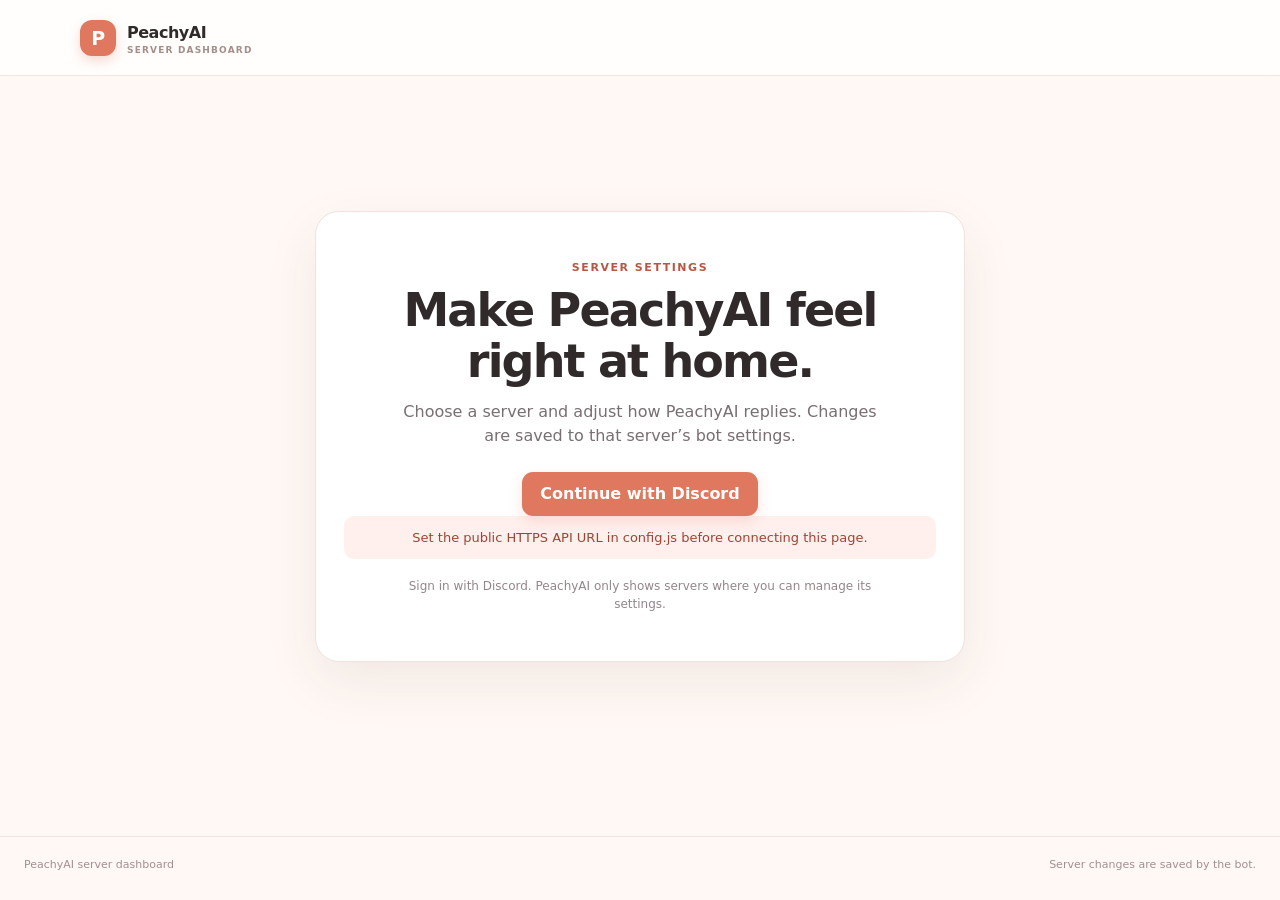
==== dashboard/index.html @ 43f5127f "Add files via upload" ====
<!doctype html>
<html lang="en">
<head>
  <meta charset="utf-8">
  <meta name="viewport" content="width=device-width, initial-scale=1">
  <meta name="theme-color" content="#fff8f4">
  <title>PeachyAI Server Dashboard</title>
  <link rel="stylesheet" href="styles.css">
  <script src="config.js"></script>
  <script src="app.js" defer></script>
</head>
<body>
  <header class="topbar">
    <a class="brand" href="./" aria-label="PeachyAI dashboard home">
      <span class="brand-mark" aria-hidden="true">P</span>
      <span>PeachyAI <small>SERVER DASHBOARD</small></span>
    </a>
    <div class="account-area">
      <span id="account-name" class="account-name"></span>
      <button id="logout-button" class="button button-quiet hidden" type="button">Sign out</button>
    </div>
  </header>

  <main class="shell">
    <section id="welcome-panel" class="welcome-panel">
      <div class="eyebrow">SERVER SETTINGS</div>
      <h1>Make PeachyAI feel right at home.</h1>
      <p>Choose a server and adjust how PeachyAI replies. Changes are saved to that server’s bot settings.</p>
      <a id="login-button" class="button button-primary" href="#">Continue with Discord</a>
      <div id="welcome-notice" class="notice hidden" role="status" aria-live="polite"></div>
      <p class="fine-print">Sign in with Discord. PeachyAI only shows servers where you can manage its settings.</p>
    </section>

    <section id="dashboard-panel" class="hidden">
      <div class="page-heading">
        <div>
          <div class="eyebrow">SERVER CONFIGURATION</div>
          <h1>Settings</h1>
          <p>Changes apply to this server as soon as you save.</p>
        </div>
        <label class="server-picker">
          <span>Server</span>
          <select id="guild-select" aria-label="Choose a Discord server"></select>
        </label>
      </div>

      <div id="notice" class="notice hidden" role="status" aria-live="polite"></div>
      <form id="settings-form">
        <section class="settings-card">
          <div class="card-heading"><div><h2>Reply activity</h2><p>Control when PeachyAI joins the conversation.</p></div></div>
          <label class="switch-row">
            <span><strong>Automatic replies</strong><small>Allow replies in the channel enabled with <code>/enable</code>.</small></span>
            <input id="automatic-replies" type="checkbox"><span class="switch" aria-hidden="true"></span>
          </label>
          <div class="field-grid">
            <label class="field"><span>Check interval</span><select id="response-interval"><option value="default">Random, 3–5 minutes</option><option value="frequent">Random, 1–3 minutes</option><option value="relaxed">Random, 5–10 minutes</option><option value="fixed_5">Every 5 minutes</option></select></label>
            <label class="field"><span>New messages before considering a reply</span><select id="message-threshold"><option value="5">5 messages</option><option value="10">10 messages</option><option value="15">15 messages</option></select></label>
            <label class="field"><span>Reply chance after threshold</span><select id="reply-chance"><option value="0.2">20%</option><option value="0.35">35%</option><option value="0.5">50%</option></select></label>
            <label class="field"><span>Usual reply length</span><select id="response-length"><option value="short">Short</option><option value="medium">Balanced</option><option value="detailed">Detailed</option></select></label>
          </div>
        </section>

        <section class="settings-card">
          <div class="card-heading"><div><h2>Saved memories</h2><p>Automatic memory creation can be switched off independently from replies.</p></div></div>
          <label class="switch-row">
            <span><strong>Automatic memory creation</strong><small>When off, direct “remember this” requests can still be used.</small></span>
            <input id="automatic-memory" type="checkbox"><span class="switch" aria-hidden="true"></span>
          </label>
          <label class="field narrow"><span>Eligible messages before checking for memories</span><select id="memory-batch-size"><option value="10">10 messages</option><option value="20">20 messages</option><option value="30">30 messages</option></select></label>
        </section>

        <section class="settings-card">
          <div class="card-heading"><div><h2>Personality</h2><p>Set the general style and choose which behaviors are enabled.</p></div></div>
          <div class="field-grid">
            <label class="field"><span>Style</span><select id="style"><option value="casual">Casual</option><option value="playful">Playful</option><option value="calm">Calm</option></select></label>
            <label class="field"><span>Usual reply tone</span><select id="tone"><option value="natural">Natural</option><option value="lighthearted">Lighthearted</option><option value="relaxed">Relaxed</option></select></label>
          </div>
          <div class="toggle-grid">
            <label class="toggle-option"><input data-personality="humor" type="checkbox"><span>Humor</span></label>
            <label class="toggle-option"><input data-personality="dark_humor" type="checkbox"><span>Dark humor</span></label>
            <label class="toggle-option"><input data-personality="sarcasm" type="checkbox"><span>Sarcasm</span></label>
            <label class="toggle-option"><input data-personality="profanity" type="checkbox"><span>Profanity</span></label>
            <label class="toggle-option"><input data-personality="controversial_topics" type="checkbox"><span>Controversial topics</span></label>
            <label class="toggle-option"><input data-personality="sensitive_topics" type="checkbox"><span>Sensitive topics</span></label>
            <label class="toggle-option"><input data-personality="political_discussion" type="checkbox"><span>Political discussion</span></label>
            <label class="toggle-option"><input data-personality="religious_discussion" type="checkbox"><span>Religious discussion</span></label>
            <label class="toggle-option"><input data-personality="sexual_discussion" type="checkbox"><span>Sexual topics</span></label>
            <label class="toggle-option"><input data-personality="mature_discussion" type="checkbox"><span>Mature topics</span></label>
            <label class="toggle-option"><input data-personality="avoid_unnecessary_refusals" type="checkbox"><span>Avoid unnecessary refusals</span></label>
            <label class="toggle-option"><input data-personality="avoid_moralizing" type="checkbox"><span>Avoid moralizing</span></label>
            <label class="toggle-option"><input data-personality="stay_relevant" type="checkbox"><span>Stay relevant</span></label>
            <label class="toggle-option"><input data-personality="keep_responses_natural" type="checkbox"><span>Keep replies natural</span></label>
          </div>
          <p class="fine-print">These options guide response style and do not override Discord or AI provider safety rules.</p>
        </section>

        <div class="form-actions">
          <button id="reset-button" class="button button-quiet" type="button">Reset all server overrides</button>
          <button id="save-button" class="button button-primary" type="submit">Save settings</button>
        </div>
      </form>
    </section>
    <div id="loading" class="loading hidden" role="status">Loading dashboard…</div>
  </main>

  <footer><span>PeachyAI server dashboard</span><span>Server changes are saved by the bot.</span></footer>
</body>
</html>
---- dashboard/styles.css ----
:root{color-scheme:light;--ink:#302a2b;--muted:#796e70;--line:#eee3e1;--paper:#fff;--wash:#fff8f4;--peach:#df785e;--peach-dark:#b95643;--peach-light:#fff0e9;--green:#42866b;--shadow:0 20px 55px rgba(78,45,38,.08)}
*{box-sizing:border-box}body{margin:0;background:var(--wash);color:var(--ink);font-family:system-ui,-apple-system,'Segoe UI',sans-serif;line-height:1.5}button,select{font:inherit}.topbar{height:76px;border-bottom:1px solid rgba(238,227,225,.85);background:rgba(255,255,255,.76);display:flex;align-items:center;justify-content:space-between;padding:0 max(24px,calc((100vw - 1120px)/2));backdrop-filter:blur(12px)}.brand{display:flex;align-items:center;gap:11px;color:var(--ink);font-weight:800;text-decoration:none;letter-spacing:-.03em}.brand small{display:block;color:#a38e89;font:700 9px system-ui,sans-serif;letter-spacing:.13em}.brand-mark{width:36px;height:36px;border-radius:12px;background:var(--peach);display:grid;place-items:center;color:white;font:800 19px system-ui;box-shadow:0 5px 12px #df785e44}.account-area{display:flex;align-items:center;gap:14px;color:var(--muted);font-size:14px}.shell{max-width:1000px;margin:0 auto;padding:54px 24px 80px;min-height:calc(100vh - 140px)}h1,h2,p{margin-top:0}h1,h2{letter-spacing:-.04em}h1{font-size:clamp(32px,5vw,46px);line-height:1.12;margin:8px 0 12px}h2{font-size:21px;margin-bottom:5px}p{color:var(--muted)}.eyebrow{color:var(--peach-dark);font-size:11px;font-weight:700;letter-spacing:.14em}.welcome-panel{max-width:650px;margin:9vh auto 0;text-align:center;padding:48px 28px;background:var(--paper);border:1px solid var(--line);border-radius:24px;box-shadow:var(--shadow)}.welcome-panel p{max-width:500px;margin:0 auto 24px}.welcome-panel .fine-print{font-size:12px;margin:18px auto 0}.button{border:0;border-radius:11px;display:inline-flex;align-items:center;justify-content:center;min-height:44px;padding:0 18px;font-weight:700;text-decoration:none;cursor:pointer;transition:transform .15s,background .15s}.button:hover{transform:translateY(-1px)}.button:disabled{opacity:.55;cursor:wait;transform:none}.button-primary{background:var(--peach);color:white;box-shadow:0 5px 14px #df785e33}.button-primary:hover{background:var(--peach-dark)}.button-quiet{background:white;border:1px solid var(--line);color:var(--muted)}.button-quiet:hover{border-color:#d7bcb5;color:var(--ink)}.page-heading{display:flex;align-items:flex-end;justify-content:space-between;gap:24px;margin-bottom:27px}.page-heading p{margin-bottom:0}.server-picker,.field{display:grid;gap:7px;color:var(--muted);font-size:12px;font-weight:600}.server-picker select{min-width:240px}.field-grid{display:grid;grid-template-columns:repeat(2,minmax(0,1fr));gap:18px}.settings-card{background:white;border:1px solid var(--line);border-radius:18px;padding:24px 26px;margin:16px 0;box-shadow:0 5px 20px #654a3a08}.card-heading{display:flex;justify-content:space-between;margin-bottom:15px}.card-heading p{font-size:13px;margin:0}.field select,.server-picker select{width:100%;appearance:none;border:1px solid var(--line);border-radius:10px;background:#fff url("data:image/svg+xml,%3Csvg xmlns='http://www.w3.org/2000/svg' width='12' height='8' viewBox='0 0 12 8'%3E%3Cpath d='m1 1 5 5 5-5' fill='none' stroke='%23897c7d' stroke-width='1.5'/%3E%3C/svg%3E") no-repeat right 13px center;padding:11px 35px 11px 12px;color:var(--ink);font-size:14px;outline:none}.field select:focus,.server-picker select:focus{border-color:var(--peach);box-shadow:0 0 0 3px #df785e20}.switch-row{display:flex;align-items:center;justify-content:space-between;gap:20px;padding:17px 0;border-top:1px solid #f4ecea;border-bottom:1px solid #f4ecea;margin:14px 0 20px;cursor:pointer}.switch-row strong,.switch-row small{display:block}.switch-row strong{font-size:14px}.switch-row small{color:var(--muted);font-size:12px;margin-top:3px}.switch-row input{position:absolute;opacity:0}.switch{flex:0 0 auto;width:46px;height:27px;border-radius:20px;background:#dcd4d2;position:relative;transition:background .2s}.switch:after{content:'';position:absolute;width:21px;height:21px;left:3px;top:3px;border-radius:50%;background:white;box-shadow:0 1px 4px #0002;transition:transform .2s}.switch-row input:checked+.switch{background:var(--green)}.switch-row input:checked+.switch:after{transform:translateX(19px)}.switch-row input:focus-visible+.switch{outline:3px solid #df785e55}.field.narrow{max-width:330px}.toggle-grid{display:grid;grid-template-columns:repeat(2,minmax(0,1fr));gap:8px;margin:18px 0 14px}.toggle-option{display:flex;align-items:center;gap:10px;padding:11px 12px;border:1px solid #f0e8e6;border-radius:10px;font-size:13px;cursor:pointer}.toggle-option:has(input:checked){background:var(--peach-light);border-color:#f5d0c4}.toggle-option input{accent-color:var(--peach);width:16px;height:16px}.fine-print{font-size:11px;color:#948688}.form-actions{display:flex;justify-content:space-between;gap:12px;margin-top:20px}.notice{padding:12px 15px;border-radius:10px;background:#eaf5ef;color:#32684f;font-size:13px;margin-bottom:14px}.notice.error{background:#fff0ee;color:#a34134}.loading{text-align:center;color:var(--muted);padding:80px 0}.hidden{display:none!important}code{background:#f8f1ef;padding:2px 5px;border-radius:4px;font-size:.9em}footer{border-top:1px solid var(--line);padding:20px 24px;display:flex;justify-content:space-between;gap:12px;color:#a18f90;font-size:11px;max-width:100%;}footer span{max-width:1120px} 
@media(max-width:700px){.shell{padding:32px 16px 55px}.topbar{height:66px;padding:0 16px}.page-heading{align-items:stretch;flex-direction:column}.server-picker select{min-width:0}.settings-card{padding:20px 17px}.field-grid,.toggle-grid{grid-template-columns:1fr}.welcome-panel{padding:40px 20px;margin-top:4vh}.form-actions{flex-direction:column-reverse}.form-actions .button{width:100%}footer{padding:17px 16px;flex-direction:column}}
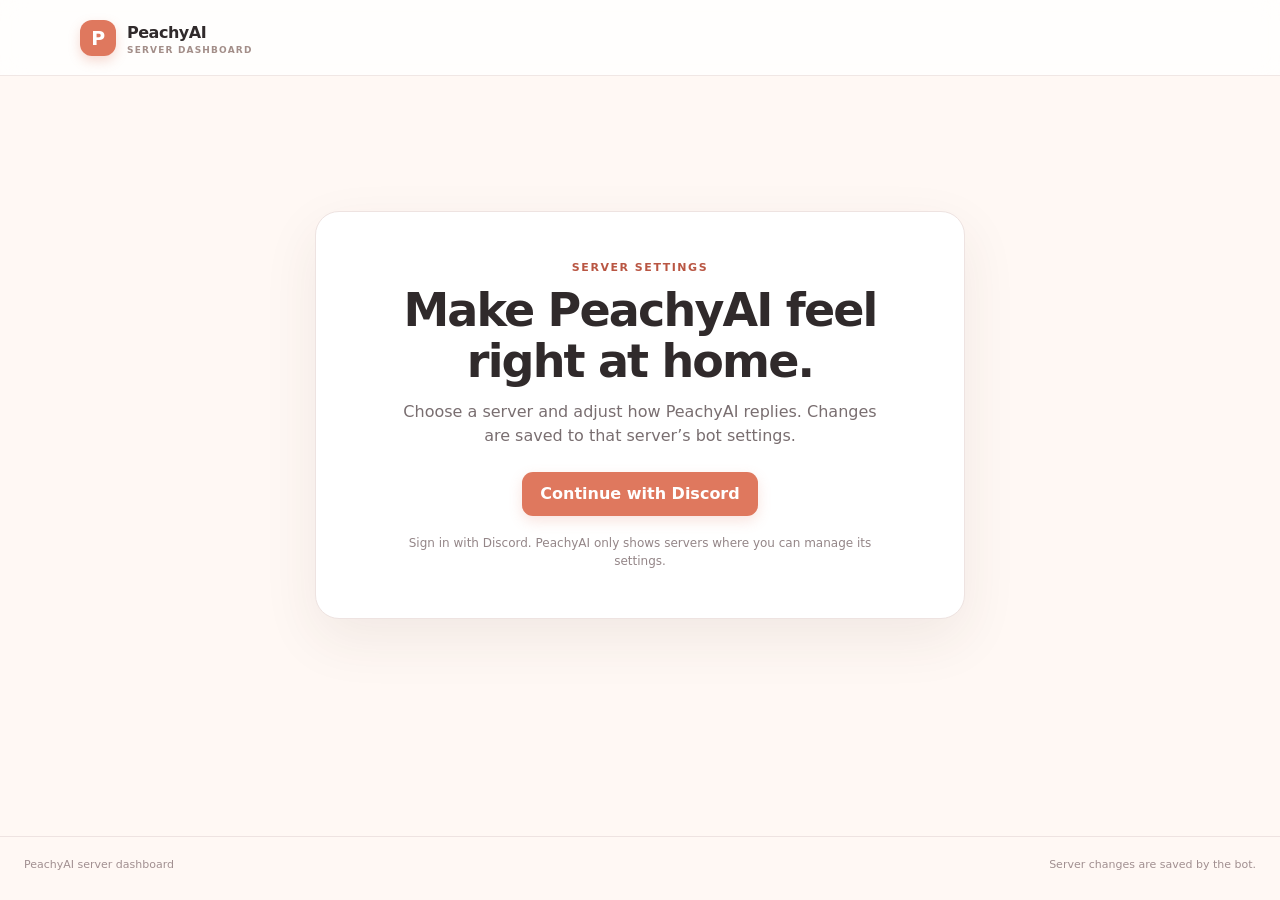
==== commit 3a485c3d: "Add files via upload" ====
--- a/dashboard/index.html
+++ b/dashboard/index.html
@@ -53,9 +53,9 @@
             <input id="automatic-replies" type="checkbox"><span class="switch" aria-hidden="true"></span>
           </label>
           <div class="field-grid">
-            <label class="field"><span>Check interval</span><select id="response-interval"><option value="default">Random, 3–5 minutes</option><option value="frequent">Random, 1–3 minutes</option><option value="relaxed">Random, 5–10 minutes</option><option value="fixed_5">Every 5 minutes</option></select></label>
-            <label class="field"><span>New messages before considering a reply</span><select id="message-threshold"><option value="5">5 messages</option><option value="10">10 messages</option><option value="15">15 messages</option></select></label>
-            <label class="field"><span>Reply chance after threshold</span><select id="reply-chance"><option value="0.2">20%</option><option value="0.35">35%</option><option value="0.5">50%</option></select></label>
+            <label class="field"><span>Check interval (minutes)</span><input id="response-interval" type="number" inputmode="numeric" pattern="[0-9]*" min="1" max="1440" step="1" required></label>
+            <label class="field"><span>New messages before considering a reply</span><input id="message-threshold" type="number" inputmode="numeric" pattern="[0-9]*" min="1" max="1000" step="1" required></label>
+            <label class="field"><span>Reply chance after threshold (%)</span><input id="reply-chance" type="number" inputmode="numeric" pattern="[0-9]*" min="0" max="100" step="1" required></label>
             <label class="field"><span>Usual reply length</span><select id="response-length"><option value="short">Short</option><option value="medium">Balanced</option><option value="detailed">Detailed</option></select></label>
           </div>
         </section>
@@ -66,7 +66,7 @@
             <span><strong>Automatic memory creation</strong><small>When off, direct “remember this” requests can still be used.</small></span>
             <input id="automatic-memory" type="checkbox"><span class="switch" aria-hidden="true"></span>
           </label>
-          <label class="field narrow"><span>Eligible messages before checking for memories</span><select id="memory-batch-size"><option value="10">10 messages</option><option value="20">20 messages</option><option value="30">30 messages</option></select></label>
+          <label class="field narrow"><span>Eligible messages before checking for memories</span><input id="memory-batch-size" type="number" inputmode="numeric" pattern="[0-9]*" min="1" max="1000" step="1" required></label>
         </section>
 
         <section class="settings-card">
